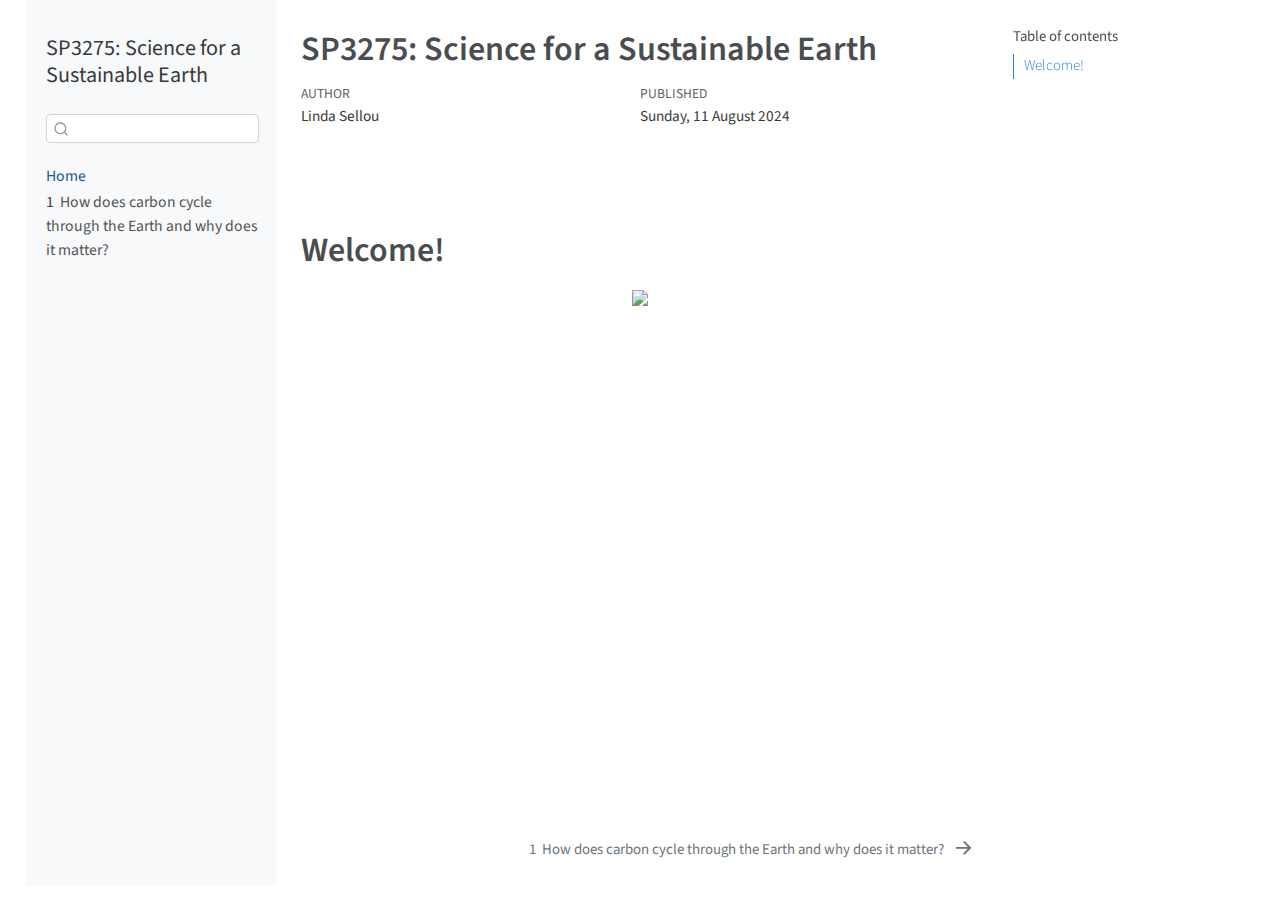
==== docs/_book/index.html @ b11825e1 "Pushed at 2024-08-11 23-02-25" ====
<!DOCTYPE html>
<html xmlns="http://www.w3.org/1999/xhtml" lang="en" xml:lang="en"><head>

<meta charset="utf-8">
<meta name="generator" content="quarto-1.3.353">

<meta name="viewport" content="width=device-width, initial-scale=1.0, user-scalable=yes">

<meta name="author" content="Linda Sellou">

<title>SP3275: Science for a Sustainable Earth</title>
<style>
code{white-space: pre-wrap;}
span.smallcaps{font-variant: small-caps;}
div.columns{display: flex; gap: min(4vw, 1.5em);}
div.column{flex: auto; overflow-x: auto;}
div.hanging-indent{margin-left: 1.5em; text-indent: -1.5em;}
ul.task-list{list-style: none;}
ul.task-list li input[type="checkbox"] {
  width: 0.8em;
  margin: 0 0.8em 0.2em -1em; /* quarto-specific, see https://github.com/quarto-dev/quarto-cli/issues/4556 */ 
  vertical-align: middle;
}
</style>


<script src="site_libs/quarto-nav/quarto-nav.js"></script>
<script src="site_libs/quarto-nav/headroom.min.js"></script>
<script src="site_libs/clipboard/clipboard.min.js"></script>
<script src="site_libs/quarto-search/autocomplete.umd.js"></script>
<script src="site_libs/quarto-search/fuse.min.js"></script>
<script src="site_libs/quarto-search/quarto-search.js"></script>
<meta name="quarto:offset" content="./">
<link href="./chapter-01.html" rel="next">
<script src="site_libs/quarto-html/quarto.js"></script>
<script src="site_libs/quarto-html/popper.min.js"></script>
<script src="site_libs/quarto-html/tippy.umd.min.js"></script>
<script src="site_libs/quarto-html/anchor.min.js"></script>
<link href="site_libs/quarto-html/tippy.css" rel="stylesheet">
<link href="site_libs/quarto-html/quarto-syntax-highlighting.css" rel="stylesheet" id="quarto-text-highlighting-styles">
<script src="site_libs/bootstrap/bootstrap.min.js"></script>
<link href="site_libs/bootstrap/bootstrap-icons.css" rel="stylesheet">
<link href="site_libs/bootstrap/bootstrap.min.css" rel="stylesheet" id="quarto-bootstrap" data-mode="light">
<script id="quarto-search-options" type="application/json">{
  "location": "sidebar",
  "copy-button": false,
  "collapse-after": 3,
  "panel-placement": "start",
  "type": "textbox",
  "limit": 20,
  "language": {
    "search-no-results-text": "No results",
    "search-matching-documents-text": "matching documents",
    "search-copy-link-title": "Copy link to search",
    "search-hide-matches-text": "Hide additional matches",
    "search-more-match-text": "more match in this document",
    "search-more-matches-text": "more matches in this document",
    "search-clear-button-title": "Clear",
    "search-detached-cancel-button-title": "Cancel",
    "search-submit-button-title": "Submit"
  }
}</script>


<link rel="stylesheet" href="styles.css">
</head>

<body class="nav-sidebar floating">

<div id="quarto-search-results"></div>
  <header id="quarto-header" class="headroom fixed-top">
  <nav class="quarto-secondary-nav">
    <div class="container-fluid d-flex">
      <button type="button" class="quarto-btn-toggle btn" data-bs-toggle="collapse" data-bs-target="#quarto-sidebar,#quarto-sidebar-glass" aria-controls="quarto-sidebar" aria-expanded="false" aria-label="Toggle sidebar navigation" onclick="if (window.quartoToggleHeadroom) { window.quartoToggleHeadroom(); }">
        <i class="bi bi-layout-text-sidebar-reverse"></i>
      </button>
      <nav class="quarto-page-breadcrumbs" aria-label="breadcrumb"><ol class="breadcrumb"><li class="breadcrumb-item"><a href="./index.html">Home</a></li></ol></nav>
      <a class="flex-grow-1" role="button" data-bs-toggle="collapse" data-bs-target="#quarto-sidebar,#quarto-sidebar-glass" aria-controls="quarto-sidebar" aria-expanded="false" aria-label="Toggle sidebar navigation" onclick="if (window.quartoToggleHeadroom) { window.quartoToggleHeadroom(); }">      
      </a>
      <button type="button" class="btn quarto-search-button" aria-label="Search" onclick="window.quartoOpenSearch();">
        <i class="bi bi-search"></i>
      </button>
    </div>
  </nav>
</header>
<!-- content -->
<div id="quarto-content" class="quarto-container page-columns page-rows-contents page-layout-article">
<!-- sidebar -->
  <nav id="quarto-sidebar" class="sidebar collapse collapse-horizontal sidebar-navigation floating overflow-auto">
    <div class="pt-lg-2 mt-2 text-left sidebar-header">
    <div class="sidebar-title mb-0 py-0">
      <a href="./">SP3275: Science for a Sustainable Earth</a> 
    </div>
      </div>
        <div class="mt-2 flex-shrink-0 align-items-center">
        <div class="sidebar-search">
        <div id="quarto-search" class="" title="Search"></div>
        </div>
        </div>
    <div class="sidebar-menu-container"> 
    <ul class="list-unstyled mt-1">
        <li class="sidebar-item">
  <div class="sidebar-item-container"> 
  <a href="./index.html" class="sidebar-item-text sidebar-link active">
 <span class="menu-text">Home</span></a>
  </div>
</li>
        <li class="sidebar-item">
  <div class="sidebar-item-container"> 
  <a href="./chapter-01.html" class="sidebar-item-text sidebar-link">
 <span class="menu-text"><span class="chapter-number">1</span>&nbsp; <span class="chapter-title">How does carbon cycle through the Earth and why does it matter?</span></span></a>
  </div>
</li>
    </ul>
    </div>
</nav>
<div id="quarto-sidebar-glass" data-bs-toggle="collapse" data-bs-target="#quarto-sidebar,#quarto-sidebar-glass"></div>
<!-- margin-sidebar -->
    <div id="quarto-margin-sidebar" class="sidebar margin-sidebar">
        <nav id="TOC" role="doc-toc" class="toc-active">
    <h2 id="toc-title">Table of contents</h2>
   
  <ul>
  <li><a href="#welcome" id="toc-welcome" class="nav-link active" data-scroll-target="#welcome">Welcome!</a></li>
  </ul>
</nav>
    </div>
<!-- main -->
<main class="content" id="quarto-document-content">

<header id="title-block-header" class="quarto-title-block default">
<div class="quarto-title">
<h1 class="title">SP3275: Science for a Sustainable Earth</h1>
</div>



<div class="quarto-title-meta">

    <div>
    <div class="quarto-title-meta-heading">Author</div>
    <div class="quarto-title-meta-contents">
             <p>Linda Sellou </p>
          </div>
  </div>
    
    <div>
    <div class="quarto-title-meta-heading">Published</div>
    <div class="quarto-title-meta-contents">
      <p class="date">Sunday, 11 August 2024</p>
    </div>
  </div>
  
    
  </div>
  

</header>

<p><br> <br></p>
<section id="welcome" class="level1 unnumbered">
<h1 class="unnumbered">Welcome!</h1>
<div class="quarto-figure quarto-figure-center">
<figure class="figure">
<p><img src="https://sps.nus.edu.sg/sp3275/wp-content/uploads/sites/13/2022/07/1-e1659081989469-2048x635.png" class="img-fluid figure-img" style="width:80.0%"></p>
</figure>
</div>


</section>

</main> <!-- /main -->
<script id="quarto-html-after-body" type="application/javascript">
window.document.addEventListener("DOMContentLoaded", function (event) {
  const toggleBodyColorMode = (bsSheetEl) => {
    const mode = bsSheetEl.getAttribute("data-mode");
    const bodyEl = window.document.querySelector("body");
    if (mode === "dark") {
      bodyEl.classList.add("quarto-dark");
      bodyEl.classList.remove("quarto-light");
    } else {
      bodyEl.classList.add("quarto-light");
      bodyEl.classList.remove("quarto-dark");
    }
  }
  const toggleBodyColorPrimary = () => {
    const bsSheetEl = window.document.querySelector("link#quarto-bootstrap");
    if (bsSheetEl) {
      toggleBodyColorMode(bsSheetEl);
    }
  }
  toggleBodyColorPrimary();  
  const icon = "";
  const anchorJS = new window.AnchorJS();
  anchorJS.options = {
    placement: 'right',
    icon: icon
  };
  anchorJS.add('.anchored');
  const isCodeAnnotation = (el) => {
    for (const clz of el.classList) {
      if (clz.startsWith('code-annotation-')) {                     
        return true;
      }
    }
    return false;
  }
  const clipboard = new window.ClipboardJS('.code-copy-button', {
    text: function(trigger) {
      const codeEl = trigger.previousElementSibling.cloneNode(true);
      for (const childEl of codeEl.children) {
        if (isCodeAnnotation(childEl)) {
          childEl.remove();
        }
      }
      return codeEl.innerText;
    }
  });
  clipboard.on('success', function(e) {
    // button target
    const button = e.trigger;
    // don't keep focus
    button.blur();
    // flash "checked"
    button.classList.add('code-copy-button-checked');
    var currentTitle = button.getAttribute("title");
    button.setAttribute("title", "Copied!");
    let tooltip;
    if (window.bootstrap) {
      button.setAttribute("data-bs-toggle", "tooltip");
      button.setAttribute("data-bs-placement", "left");
      button.setAttribute("data-bs-title", "Copied!");
      tooltip = new bootstrap.Tooltip(button, 
        { trigger: "manual", 
          customClass: "code-copy-button-tooltip",
          offset: [0, -8]});
      tooltip.show();    
    }
    setTimeout(function() {
      if (tooltip) {
        tooltip.hide();
        button.removeAttribute("data-bs-title");
        button.removeAttribute("data-bs-toggle");
        button.removeAttribute("data-bs-placement");
      }
      button.setAttribute("title", currentTitle);
      button.classList.remove('code-copy-button-checked');
    }, 1000);
    // clear code selection
    e.clearSelection();
  });
  function tippyHover(el, contentFn) {
    const config = {
      allowHTML: true,
      content: contentFn,
      maxWidth: 500,
      delay: 100,
      arrow: false,
      appendTo: function(el) {
          return el.parentElement;
      },
      interactive: true,
      interactiveBorder: 10,
      theme: 'quarto',
      placement: 'bottom-start'
    };
    window.tippy(el, config); 
  }
  const noterefs = window.document.querySelectorAll('a[role="doc-noteref"]');
  for (var i=0; i<noterefs.length; i++) {
    const ref = noterefs[i];
    tippyHover(ref, function() {
      // use id or data attribute instead here
      let href = ref.getAttribute('data-footnote-href') || ref.getAttribute('href');
      try { href = new URL(href).hash; } catch {}
      const id = href.replace(/^#\/?/, "");
      const note = window.document.getElementById(id);
      return note.innerHTML;
    });
  }
      let selectedAnnoteEl;
      const selectorForAnnotation = ( cell, annotation) => {
        let cellAttr = 'data-code-cell="' + cell + '"';
        let lineAttr = 'data-code-annotation="' +  annotation + '"';
        const selector = 'span[' + cellAttr + '][' + lineAttr + ']';
        return selector;
      }
      const selectCodeLines = (annoteEl) => {
        const doc = window.document;
        const targetCell = annoteEl.getAttribute("data-target-cell");
        const targetAnnotation = annoteEl.getAttribute("data-target-annotation");
        const annoteSpan = window.document.querySelector(selectorForAnnotation(targetCell, targetAnnotation));
        const lines = annoteSpan.getAttribute("data-code-lines").split(",");
        const lineIds = lines.map((line) => {
          return targetCell + "-" + line;
        })
        let top = null;
        let height = null;
        let parent = null;
        if (lineIds.length > 0) {
            //compute the position of the single el (top and bottom and make a div)
            const el = window.document.getElementById(lineIds[0]);
            top = el.offsetTop;
            height = el.offsetHeight;
            parent = el.parentElement.parentElement;
          if (lineIds.length > 1) {
            const lastEl = window.document.getElementById(lineIds[lineIds.length - 1]);
            const bottom = lastEl.offsetTop + lastEl.offsetHeight;
            height = bottom - top;
          }
          if (top !== null && height !== null && parent !== null) {
            // cook up a div (if necessary) and position it 
            let div = window.document.getElementById("code-annotation-line-highlight");
            if (div === null) {
              div = window.document.createElement("div");
              div.setAttribute("id", "code-annotation-line-highlight");
              div.style.position = 'absolute';
              parent.appendChild(div);
            }
            div.style.top = top - 2 + "px";
            div.style.height = height + 4 + "px";
            let gutterDiv = window.document.getElementById("code-annotation-line-highlight-gutter");
            if (gutterDiv === null) {
              gutterDiv = window.document.createElement("div");
              gutterDiv.setAttribute("id", "code-annotation-line-highlight-gutter");
              gutterDiv.style.position = 'absolute';
              const codeCell = window.document.getElementById(targetCell);
              const gutter = codeCell.querySelector('.code-annotation-gutter');
              gutter.appendChild(gutterDiv);
            }
            gutterDiv.style.top = top - 2 + "px";
            gutterDiv.style.height = height + 4 + "px";
          }
          selectedAnnoteEl = annoteEl;
        }
      };
      const unselectCodeLines = () => {
        const elementsIds = ["code-annotation-line-highlight", "code-annotation-line-highlight-gutter"];
        elementsIds.forEach((elId) => {
          const div = window.document.getElementById(elId);
          if (div) {
            div.remove();
          }
        });
        selectedAnnoteEl = undefined;
      };
      // Attach click handler to the DT
      const annoteDls = window.document.querySelectorAll('dt[data-target-cell]');
      for (const annoteDlNode of annoteDls) {
        annoteDlNode.addEventListener('click', (event) => {
          const clickedEl = event.target;
          if (clickedEl !== selectedAnnoteEl) {
            unselectCodeLines();
            const activeEl = window.document.querySelector('dt[data-target-cell].code-annotation-active');
            if (activeEl) {
              activeEl.classList.remove('code-annotation-active');
            }
            selectCodeLines(clickedEl);
            clickedEl.classList.add('code-annotation-active');
          } else {
            // Unselect the line
            unselectCodeLines();
            clickedEl.classList.remove('code-annotation-active');
          }
        });
      }
  const findCites = (el) => {
    const parentEl = el.parentElement;
    if (parentEl) {
      const cites = parentEl.dataset.cites;
      if (cites) {
        return {
          el,
          cites: cites.split(' ')
        };
      } else {
        return findCites(el.parentElement)
      }
    } else {
      return undefined;
    }
  };
  var bibliorefs = window.document.querySelectorAll('a[role="doc-biblioref"]');
  for (var i=0; i<bibliorefs.length; i++) {
    const ref = bibliorefs[i];
    const citeInfo = findCites(ref);
    if (citeInfo) {
      tippyHover(citeInfo.el, function() {
        var popup = window.document.createElement('div');
        citeInfo.cites.forEach(function(cite) {
          var citeDiv = window.document.createElement('div');
          citeDiv.classList.add('hanging-indent');
          citeDiv.classList.add('csl-entry');
          var biblioDiv = window.document.getElementById('ref-' + cite);
          if (biblioDiv) {
            citeDiv.innerHTML = biblioDiv.innerHTML;
          }
          popup.appendChild(citeDiv);
        });
        return popup.innerHTML;
      });
    }
  }
});
</script>
<nav class="page-navigation">
  <div class="nav-page nav-page-previous">
  </div>
  <div class="nav-page nav-page-next">
      <a href="./chapter-01.html" class="pagination-link">
        <span class="nav-page-text"><span class="chapter-number">1</span>&nbsp; <span class="chapter-title">How does carbon cycle through the Earth and why does it matter?</span></span> <i class="bi bi-arrow-right-short"></i>
      </a>
  </div>
</nav>
</div> <!-- /content -->



</body></html>
---- docs/_book/site_libs/quarto-html/tippy.css ----
.tippy-box[data-animation=fade][data-state=hidden]{opacity:0}[data-tippy-root]{max-width:calc(100vw - 10px)}.tippy-box{position:relative;background-color:#333;color:#fff;border-radius:4px;font-size:14px;line-height:1.4;white-space:normal;outline:0;transition-property:transform,visibility,opacity}.tippy-box[data-placement^=top]>.tippy-arrow{bottom:0}.tippy-box[data-placement^=top]>.tippy-arrow:before{bottom:-7px;left:0;border-width:8px 8px 0;border-top-color:initial;transform-origin:center top}.tippy-box[data-placement^=bottom]>.tippy-arrow{top:0}.tippy-box[data-placement^=bottom]>.tippy-arrow:before{top:-7px;left:0;border-width:0 8px 8px;border-bottom-color:initial;transform-origin:center bottom}.tippy-box[data-placement^=left]>.tippy-arrow{right:0}.tippy-box[data-placement^=left]>.tippy-arrow:before{border-width:8px 0 8px 8px;border-left-color:initial;right:-7px;transform-origin:center left}.tippy-box[data-placement^=right]>.tippy-arrow{left:0}.tippy-box[data-placement^=right]>.tippy-arrow:before{left:-7px;border-width:8px 8px 8px 0;border-right-color:initial;transform-origin:center right}.tippy-box[data-inertia][data-state=visible]{transition-timing-function:cubic-bezier(.54,1.5,.38,1.11)}.tippy-arrow{width:16px;height:16px;color:#333}.tippy-arrow:before{content:"";position:absolute;border-color:transparent;border-style:solid}.tippy-content{position:relative;padding:5px 9px;z-index:1}
---- docs/_book/site_libs/quarto-html/quarto-syntax-highlighting.css ----
/* quarto syntax highlight colors */
:root {
  --quarto-hl-ot-color: #007020;
  --quarto-hl-at-color: #7d9029;
  --quarto-hl-ss-color: #bb6688;
  --quarto-hl-an-color: #60a0b0;
  --quarto-hl-fu-color: #06287e;
  --quarto-hl-st-color: #4070a0;
  --quarto-hl-cf-color: #007020;
  --quarto-hl-op-color: #666666;
  --quarto-hl-er-color: #ff0000;
  --quarto-hl-bn-color: #40a070;
  --quarto-hl-al-color: #ff0000;
  --quarto-hl-va-color: #19177c;
  --quarto-hl-bu-color: #008000;
  --quarto-hl-ex-color: inherit;
  --quarto-hl-pp-color: #bc7a00;
  --quarto-hl-in-color: #60a0b0;
  --quarto-hl-vs-color: #4070a0;
  --quarto-hl-wa-color: #60a0b0;
  --quarto-hl-do-color: #ba2121;
  --quarto-hl-im-color: #008000;
  --quarto-hl-ch-color: #4070a0;
  --quarto-hl-dt-color: #902000;
  --quarto-hl-fl-color: #40a070;
  --quarto-hl-co-color: #60a0b0;
  --quarto-hl-cv-color: #60a0b0;
  --quarto-hl-cn-color: #880000;
  --quarto-hl-sc-color: #4070a0;
  --quarto-hl-dv-color: #40a070;
  --quarto-hl-kw-color: #007020;
}

/* other quarto variables */
:root {
  --quarto-font-monospace: SFMono-Regular, Menlo, Monaco, Consolas, "Liberation Mono", "Courier New", monospace;
}

pre > code.sourceCode > span {
  color: #007020;
  font-style: inherit;
}

code span {
  color: #007020;
  font-style: inherit;
}

code.sourceCode > span {
  color: #007020;
  font-style: inherit;
}

div.sourceCode,
div.sourceCode pre.sourceCode {
  color: #007020;
  font-style: inherit;
}

code span.ot {
  color: #007020;
  font-style: inherit;
}

code span.at {
  color: #7d9029;
  font-style: inherit;
}

code span.ss {
  color: #bb6688;
  font-style: inherit;
}

code span.an {
  color: #60a0b0;
  font-weight: bold;
  font-style: italic;
}

code span.fu {
  color: #06287e;
  font-style: inherit;
}

code span.st {
  color: #4070a0;
  font-style: inherit;
}

code span.cf {
  color: #007020;
  font-weight: bold;
  font-style: inherit;
}

code span.op {
  color: #666666;
  font-style: inherit;
}

code span.er {
  color: #ff0000;
  font-weight: bold;
  font-style: inherit;
}

code span.bn {
  color: #40a070;
  font-style: inherit;
}

code span.al {
  color: #ff0000;
  font-weight: bold;
  font-style: inherit;
}

code span.va {
  color: #19177c;
  font-style: inherit;
}

code span.bu {
  color: #008000;
  font-style: inherit;
}

code span.ex {
  font-style: inherit;
}

code span.pp {
  color: #bc7a00;
  font-style: inherit;
}

code span.in {
  color: #60a0b0;
  font-weight: bold;
  font-style: italic;
}

code span.vs {
  color: #4070a0;
  font-style: inherit;
}

code span.wa {
  color: #60a0b0;
  font-weight: bold;
  font-style: italic;
}

code span.do {
  color: #ba2121;
  font-style: italic;
}

code span.im {
  color: #008000;
  font-weight: bold;
  font-style: inherit;
}

code span.ch {
  color: #4070a0;
  font-style: inherit;
}

code span.dt {
  color: #902000;
  font-style: inherit;
}

code span.fl {
  color: #40a070;
  font-style: inherit;
}

code span.co {
  color: #60a0b0;
  font-style: italic;
}

code span.cv {
  color: #60a0b0;
  font-weight: bold;
  font-style: italic;
}

code span.cn {
  color: #880000;
  font-style: inherit;
}

code span.sc {
  color: #4070a0;
  font-style: inherit;
}

code span.dv {
  color: #40a070;
  font-style: inherit;
}

code span.kw {
  color: #007020;
  font-weight: bold;
  font-style: inherit;
}

.prevent-inlining {
  content: "</";
}

/*# sourceMappingURL=debc5d5d77c3f9108843748ff7464032.css.map */
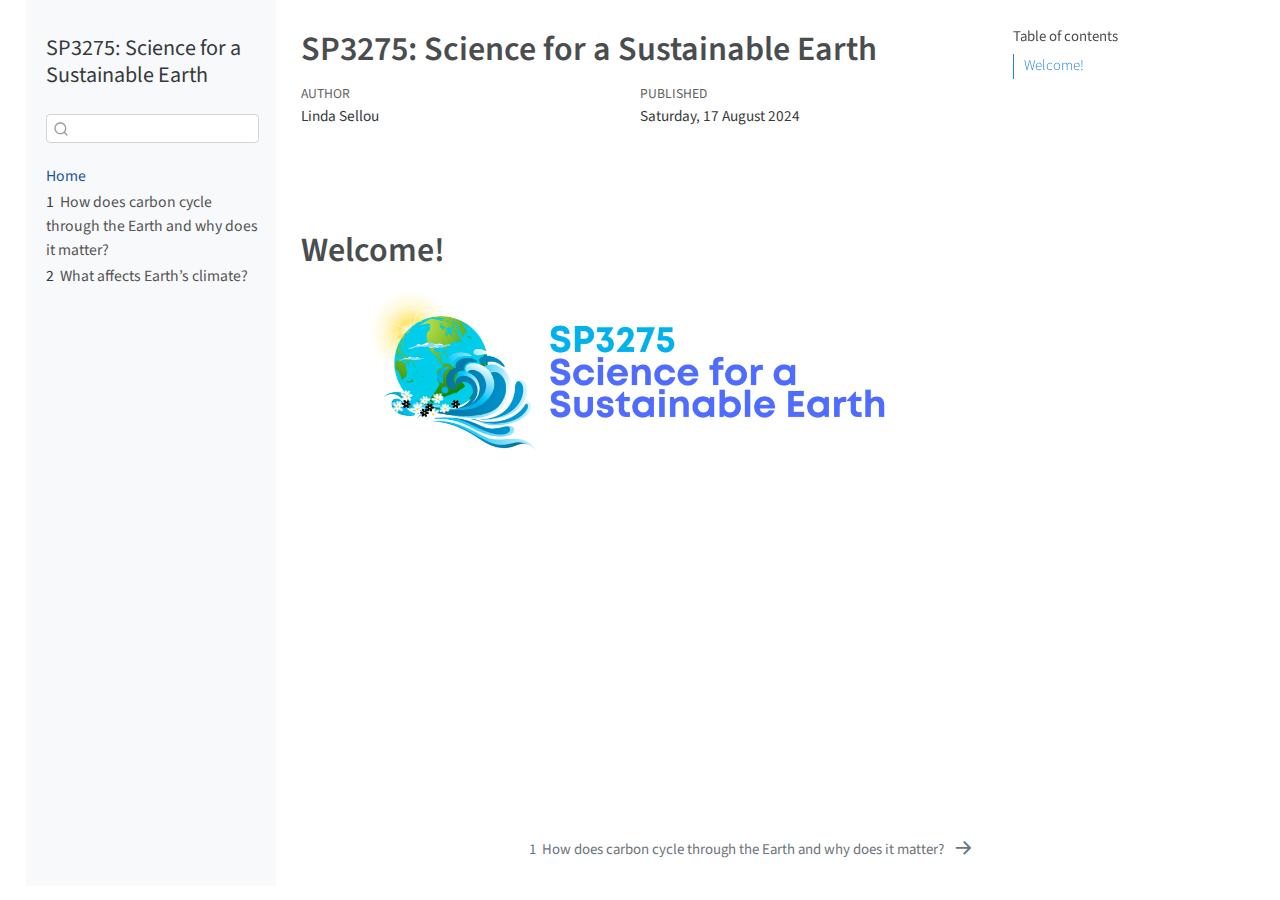
==== commit 8e8179d0: "Added Chapter 02" ====
--- a/docs/_book/index.html
+++ b/docs/_book/index.html
@@ -111,6 +111,12 @@
  <span class="menu-text"><span class="chapter-number">1</span>&nbsp; <span class="chapter-title">How does carbon cycle through the Earth and why does it matter?</span></span></a>
   </div>
 </li>
+        <li class="sidebar-item">
+  <div class="sidebar-item-container"> 
+  <a href="./chapter-02.html" class="sidebar-item-text sidebar-link">
+ <span class="menu-text"><span class="chapter-number">2</span>&nbsp; <span class="chapter-title">What affects Earth’s climate?</span></span></a>
+  </div>
+</li>
     </ul>
     </div>
 </nav>
@@ -147,7 +153,7 @@
     <div>
     <div class="quarto-title-meta-heading">Published</div>
     <div class="quarto-title-meta-contents">
-      <p class="date">Sunday, 11 August 2024</p>
+      <p class="date">Saturday, 17 August 2024</p>
     </div>
   </div>
   
@@ -162,7 +168,7 @@
 <h1 class="unnumbered">Welcome!</h1>
 <div class="quarto-figure quarto-figure-center">
 <figure class="figure">
-<p><img src="https://sps.nus.edu.sg/sp3275/wp-content/uploads/sites/13/2022/07/1-e1659081989469-2048x635.png" class="img-fluid figure-img" style="width:80.0%"></p>
+<p><img src="Eath-logo-24.png" class="img-fluid figure-img" style="width:80.0%"></p>
 </figure>
 </div>
 
